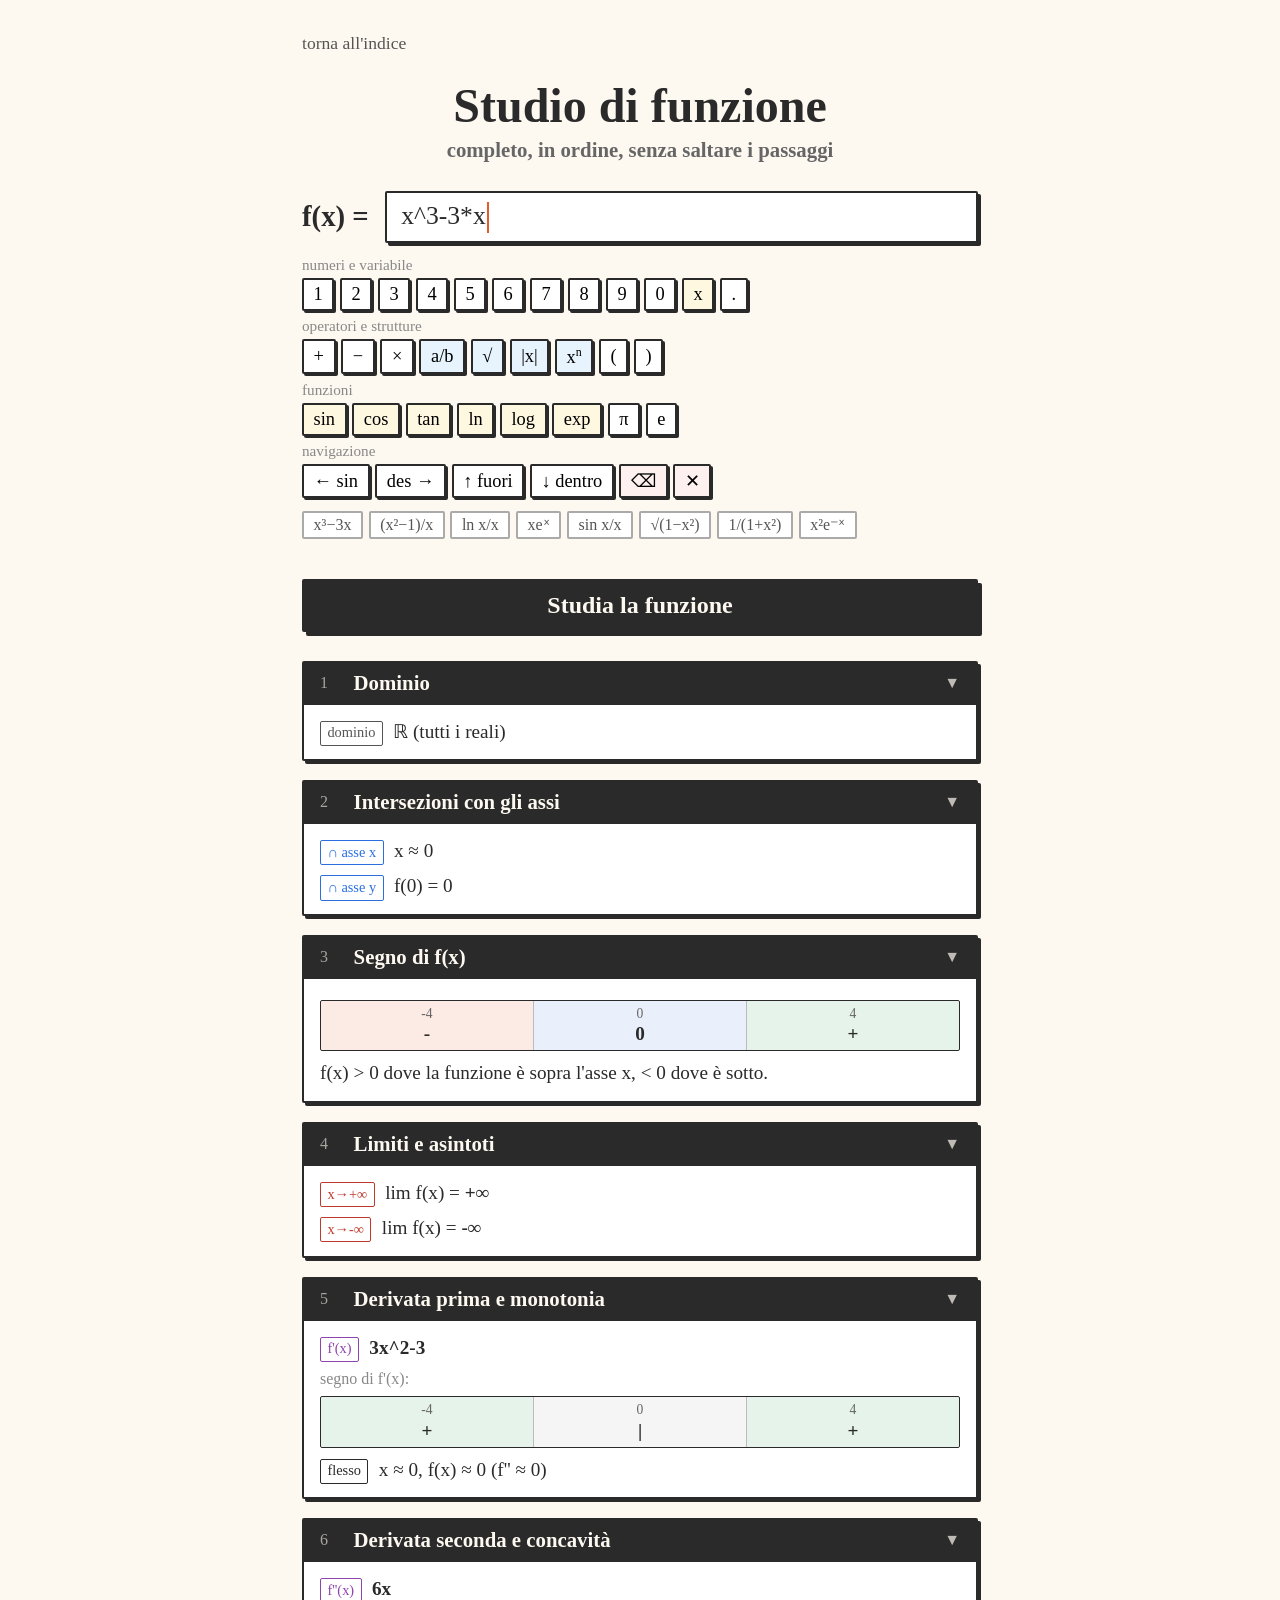
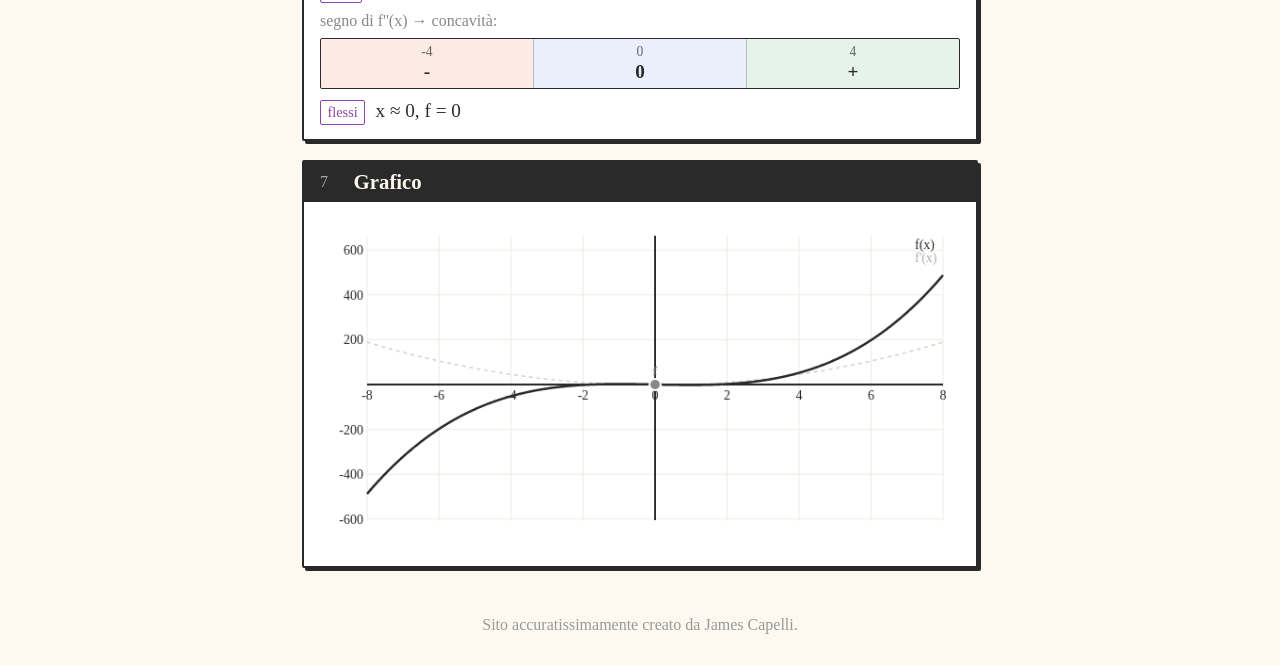
==== funzione.html @ f2f2823f "Add files via upload" ====
<!DOCTYPE html>
<html lang="it">
<head>
  <meta charset="utf-8">
  <meta name="viewport" content="width=device-width, initial-scale=1">
  <title>funzioni</title>

  <style>
    *, *::before, *::after { box-sizing: border-box; margin: 0; padding: 0; }

    body {
      font-family: 'Caveat', cursive;
      background: #fdf8f0;
      color: #2a2a2a;
      max-width: 740px;
      margin: 0 auto;
      padding: 2rem;
      font-size: 1.2rem;
    }

    a.back { display:inline-block; margin-bottom:1.5rem; text-decoration:none; color:#555; font-size:1.1rem; }
    a.back:hover { color:#2a2a2a; }

    header { text-align:center; margin-bottom:1.8rem; }
    h1 { font-size:3rem; font-weight:700; }
    h2 { font-size:1.3rem; color:#666; margin-top:.3rem; }

    /* ── EDITOR ── */
    .editor-row {
      display: flex;
      align-items: center;
      gap: 1rem;
      margin-bottom: .8rem;
      flex-wrap: wrap;
    }
    .editor-label { font-size:1.8rem; font-weight:700; white-space:nowrap; }

    .math-editor-wrap {
      flex: 1; min-width: 180px;
      border: 2px solid #2a2a2a; border-radius: 2px;
      box-shadow: 3px 3px 0 #2a2a2a;
      background: #fff;
      padding: .5rem .9rem;
      cursor: text;
    }
    #math-display {
      font-size: 1.6rem; min-height: 2rem;
      outline: none; white-space: nowrap; overflow-x: auto;
    }

    /* math structs */
    .m-frac{display:inline-flex;flex-direction:column;align-items:center;vertical-align:middle;margin:0 2px;}
    .m-frac-num{display:inline-block;padding:0 3px;min-width:1em;text-align:center;border-bottom:1.5px solid #2a2a2a;}
    .m-frac-den{display:inline-block;padding:0 3px;min-width:1em;text-align:center;}
    .m-sqrt{display:inline-flex;align-items:center;vertical-align:middle;margin:0 2px;}
    .m-sqrt-sign{font-size:1.4em;line-height:1;margin-right:2px;}
    .m-sqrt-inner{border-top:1.5px solid #2a2a2a;padding:0 3px;min-width:1em;}
    .m-abs{display:inline-flex;align-items:center;vertical-align:middle;margin:0 2px;}
    .m-abs-bar{font-size:1.2em;}
    .m-sup{display:inline-flex;align-items:flex-start;vertical-align:middle;}
    .m-sup-exp{font-size:.65em;line-height:1;margin-top:-.4em;min-width:.6em;}
    .cursor{display:inline-block;width:2px;height:1.2em;background:#e05c2a;vertical-align:middle;animation:blink 1s step-end infinite;margin:0 1px;}
    @keyframes blink{50%{opacity:0}}

    /* tastiera */
    .kb-section { margin-bottom: .8rem; }
    .kb-label { font-size:.95rem; color:#888; margin:.4rem 0 .25rem; }
    .kb-row { display:flex; flex-wrap:wrap; gap:.35rem; margin-bottom:.25rem; }
    .kb-btn {
      font-family:'Caveat',cursive; font-size:1.15rem;
      padding:.25rem .6rem;
      border:2px solid #2a2a2a; border-radius:2px;
      box-shadow:2px 2px 0 #2a2a2a; background:#fff; cursor:pointer; user-select:none;
    }
    .kb-btn:active{transform:translate(1px,1px);box-shadow:1px 1px 0 #2a2a2a;background:#fffbe6;}
    .kb-btn.accent{background:#fff8e1;}
    .kb-btn.struct{background:#e8f4fd;}
    .kb-btn.danger{background:#fff0f0;}
    .kb-btn sup{font-size:.65em;}

    /* preset */
    .presets{display:flex;gap:.35rem;flex-wrap:wrap;margin-bottom:.8rem;}
    .preset-btn{
      font-family:'Caveat',cursive;font-size:1rem;padding:.15rem .6rem;
      border:2px solid #aaa;border-radius:2px;background:#fff;cursor:pointer;color:#555;
    }
    .preset-btn:hover{border-color:#2a2a2a;color:#2a2a2a;}

    /* calcola */
    .calc-btn {
      font-family:'Caveat',cursive; font-size:1.5rem; font-weight:700;
      width:100%; padding:.7rem; margin-top:.5rem;
      border:2px solid #2a2a2a; border-radius:2px;
      box-shadow:4px 4px 0 #2a2a2a; background:#2a2a2a; color:#fdf8f0; cursor:pointer;
    }
    .calc-btn:hover{background:#111;}
    .calc-btn:active{transform:translate(2px,2px);box-shadow:2px 2px 0 #2a2a2a;}

    .err-msg{color:#c0392b;font-size:1rem;min-height:1.2em;margin-top:.3rem;}

    /* ── SEZIONI RISULTATO ── */
    #output { margin-top: 1.8rem; }

    .section {
      margin-bottom: 1.2rem;
      border: 2px solid #2a2a2a;
      border-radius: 2px;
      box-shadow: 3px 3px 0 #2a2a2a;
      background: #fff;
      overflow: hidden;
      animation: slideIn .3s ease;
    }
    @keyframes slideIn{from{opacity:0;transform:translateY(6px)}to{opacity:1;transform:none}}

    .section-head {
      display: flex;
      align-items: center;
      gap: .7rem;
      padding: .5rem 1rem;
      background: #2a2a2a;
      color: #fdf8f0;
      cursor: pointer;
      user-select: none;
    }
    .section-head:hover { background: #111; }
    .section-num {
      font-size: 1rem;
      opacity: .6;
      min-width: 1.4rem;
    }
    .section-title { font-size: 1.3rem; font-weight: 700; flex: 1; }
    .section-toggle { font-size: 1rem; opacity: .7; }

    .section-body {
      padding: .8rem 1rem;
      border-top: 2px solid #2a2a2a;
    }
    .section-body.collapsed { display: none; }

    /* righe dentro le sezioni */
    .info-line {
      font-size: 1.2rem;
      margin-bottom: .4rem;
      line-height: 1.5;
    }
    .info-line:last-child { margin-bottom: 0; }

    .tag {
      display: inline-block;
      font-size: .9rem;
      padding: .05rem .4rem;
      border: 1.5px solid currentColor;
      border-radius: 2px;
      margin-right: .35rem;
      vertical-align: middle;
    }
    .tag-dom   { color: #555; }
    .tag-zero  { color: #2a6ee0; }
    .tag-max   { color: #e05c2a; }
    .tag-min   { color: #2a6ee0; }
    .tag-inf   { color: #2a9e50; }
    .tag-der   { color: #8e44ad; }
    .tag-lim   { color: #c0392b; }

    /* sign chart */
    .sign-chart {
      display: flex;
      align-items: stretch;
      margin: .5rem 0;
      border: 1.5px solid #2a2a2a;
      border-radius: 2px;
      overflow: hidden;
      font-size: 1.1rem;
    }
    .sign-cell {
      flex: 1;
      text-align: center;
      padding: .3rem .2rem;
      border-right: 1.5px solid #bbb;
      display: flex;
      flex-direction: column;
      align-items: center;
      gap: .1rem;
    }
    .sign-cell:last-child { border-right: none; }
    .sign-cell.pos { background: rgba(42,158,80,.12); }
    .sign-cell.neg { background: rgba(224,92,42,.12); }
    .sign-cell.zero{ background: rgba(42,110,224,.1); }
    .sign-cell.undef{ background: #f5f5f5; }
    .sign-x   { font-size: .85rem; color: #666; }
    .sign-val { font-size: 1.2rem; font-weight:700; }

    /* canvas grafico */
    #canvas-wrap {
      border: none;
      background: #fff;
    }
    #cv { display:block; width:100%; height:auto; }

    footer { text-align:center; margin-top:3rem; font-size:1rem; color:#999; }
  </style>
</head>
<body>

<a href="index.html" class="back">torna all'indice</a>
<header>
  <h1>Studio di funzione</h1>
  <h2>completo, in ordine, senza saltare i passaggi</h2>
</header>

<!-- EDITOR -->
<div class="editor-row">
  <div class="editor-label">f(x) =</div>
  <div class="math-editor-wrap" id="editor-wrap">
    <div id="math-display" tabindex="0"></div>
  </div>
</div>

<!-- TASTIERA -->
<div class="kb-section">
  <div class="kb-label">numeri e variabile</div>
  <div class="kb-row">
    <button class="kb-btn" data-ins="1">1</button><button class="kb-btn" data-ins="2">2</button>
    <button class="kb-btn" data-ins="3">3</button><button class="kb-btn" data-ins="4">4</button>
    <button class="kb-btn" data-ins="5">5</button><button class="kb-btn" data-ins="6">6</button>
    <button class="kb-btn" data-ins="7">7</button><button class="kb-btn" data-ins="8">8</button>
    <button class="kb-btn" data-ins="9">9</button><button class="kb-btn" data-ins="0">0</button>
    <button class="kb-btn accent" data-ins="x">x</button>
    <button class="kb-btn" data-ins=".">.</button>
  </div>
  <div class="kb-label">operatori e strutture</div>
  <div class="kb-row">
    <button class="kb-btn" data-ins="+">+</button>
    <button class="kb-btn" data-ins="-">−</button>
    <button class="kb-btn" data-ins="*">×</button>
    <button class="kb-btn struct" data-struct="frac">a/b</button>
    <button class="kb-btn struct" data-struct="sqrt">√</button>
    <button class="kb-btn struct" data-struct="abs">|x|</button>
    <button class="kb-btn struct" data-struct="sup">x<sup>n</sup></button>
    <button class="kb-btn" data-ins="(">(</button>
    <button class="kb-btn" data-ins=")">)</button>
  </div>
  <div class="kb-label">funzioni</div>
  <div class="kb-row">
    <button class="kb-btn accent" data-ins="sin(">sin</button>
    <button class="kb-btn accent" data-ins="cos(">cos</button>
    <button class="kb-btn accent" data-ins="tan(">tan</button>
    <button class="kb-btn accent" data-ins="ln(">ln</button>
    <button class="kb-btn accent" data-ins="log(">log</button>
    <button class="kb-btn accent" data-ins="exp(">exp</button>
    <button class="kb-btn" data-ins="π">π</button>
    <button class="kb-btn" data-ins="e">e</button>
  </div>
  <div class="kb-label">navigazione</div>
  <div class="kb-row">
    <button class="kb-btn" data-nav="left">← sin</button>
    <button class="kb-btn" data-nav="right">des →</button>
    <button class="kb-btn" data-nav="up">↑ fuori</button>
    <button class="kb-btn" data-nav="down">↓ dentro</button>
    <button class="kb-btn danger" data-nav="del">⌫</button>
    <button class="kb-btn danger" data-nav="clear">✕</button>
  </div>
</div>

<div class="presets" id="presets"></div>
<div class="err-msg" id="err"></div>
<button class="calc-btn" id="calc-btn">Studia la funzione</button>

<div id="output"></div>

<footer>Sito accuratissimamente creato da James Capelli.</footer>

<script>
// ═══════════════════════════════════════════════════════════
//  MATH EDITOR
// ═══════════════════════════════════════════════════════════
function makeSeq(c=[]){return{type:'seq',children:c};}
function makeFrac(){return{type:'frac',num:makeSeq(),den:makeSeq()};}
function makeSqrt(){return{type:'sqrt',inner:makeSeq()};}
function makeAbs(){return{type:'abs',inner:makeSeq()};}
function makeSup(){return{type:'sup',base:null,exp:makeSeq()};}

let root=makeSeq(),curP=root,curI=0;
let navStack=[{seq:root,index:0,role:'root'}];

function redraw(){
  const disp=document.getElementById('math-display');
  disp.innerHTML='';
  const cur=document.createElement('span');cur.className='cursor';
  const ph={type:'__cursor__'};
  curP.children.splice(curI,0,ph);
  function rw(n){
    if(n===ph)return cur;
    if(typeof n==='string'){const s=document.createElement('span');s.textContent=n;return s;}
    if(n.type==='__cursor__')return cur;
    if(n.type==='seq'){const w=document.createElement('span');n.children.forEach(c=>w.appendChild(rw(c)));return w;}
    if(n.type==='frac'){
      const w=document.createElement('span');w.className='m-frac';
      const nm=document.createElement('span');nm.className='m-frac-num';nm.appendChild(rw(n.num));
      const dn=document.createElement('span');dn.className='m-frac-den';dn.appendChild(rw(n.den));
      w.appendChild(nm);w.appendChild(dn);return w;
    }
    if(n.type==='sqrt'){
      const w=document.createElement('span');w.className='m-sqrt';
      const sg=document.createElement('span');sg.className='m-sqrt-sign';sg.textContent='√';
      const inn=document.createElement('span');inn.className='m-sqrt-inner';inn.appendChild(rw(n.inner));
      w.appendChild(sg);w.appendChild(inn);return w;
    }
    if(n.type==='abs'){
      const w=document.createElement('span');w.className='m-abs';
      const b1=document.createElement('span');b1.className='m-abs-bar';b1.textContent='|';
      const inn=document.createElement('span');inn.appendChild(rw(n.inner));
      const b2=document.createElement('span');b2.className='m-abs-bar';b2.textContent='|';
      w.appendChild(b1);w.appendChild(inn);w.appendChild(b2);return w;
    }
    if(n.type==='sup'){
      const w=document.createElement('span');w.className='m-sup';
      if(n.base)w.appendChild(rw(n.base));
      const ex=document.createElement('span');ex.className='m-sup-exp';ex.appendChild(rw(n.exp));
      w.appendChild(ex);return w;
    }
    return document.createTextNode('?');
  }
  disp.appendChild(rw(root));
  curP.children.splice(curP.children.indexOf(ph),1);
}

function treeToText(n){
  if(typeof n==='string')return n;
  if(n.type==='seq')return n.children.map(treeToText).join('');
  if(n.type==='frac')return`(${treeToText(n.num)})/(${treeToText(n.den)})`;
  if(n.type==='sqrt')return`sqrt(${treeToText(n.inner)})`;
  if(n.type==='abs') return`abs(${treeToText(n.inner)})`;
  if(n.type==='sup') return`(${n.base?treeToText(n.base):''})^(${treeToText(n.exp)})`;
  return'';
}

function pushL(seq,idx,role){navStack.push({seq:curP,index:curI,role});curP=seq;curI=idx;}
function popL(){if(navStack.length<=1)return false;const p=navStack.pop();curP=p.seq;curI=p.index;return true;}
function insText(s){for(const c of s){curP.children.splice(curI,0,c);curI++;}redraw();}
function insStruct(t){
  if(t==='frac'){const n=makeFrac();curP.children.splice(curI,0,n);pushL(n.num,0,'frac-num');}
  else if(t==='sqrt'){const n=makeSqrt();curP.children.splice(curI,0,n);pushL(n.inner,0,'sqrt');}
  else if(t==='abs'){const n=makeAbs();curP.children.splice(curI,0,n);pushL(n.inner,0,'abs');}
  else if(t==='sup'){
    const base=curI>0?curP.children.splice(curI-1,1)[0]:null;
    if(base)curI--;
    const n=makeSup();n.base=base;curP.children.splice(curI,0,n);pushL(n.exp,0,'sup');
  }
  redraw();
}
function navL(){if(curI>0)curI--;redraw();}
function navR(){if(curI<curP.children.length)curI++;redraw();}
function navU(){
  // Controlla se siamo dentro il denominatore
  let last = navStack[navStack.length - 1];
  if (last && last.role === 'frac-den') {
    let frac = last.seq.children[last.index];
    last.role = 'frac-num';
    curP = frac.num;
    curI = 0; 
    redraw();
    return;
  }

  // Comportamento originale: esce dalla struttura attuale
  if (!popL()) return;
  curI++;
  if (curI > curP.children.length) curI = curP.children.length;
  redraw();
}
function navD(){
  // Controlla se siamo dentro il numeratore di una frazione
  let last = navStack[navStack.length - 1];
  if (last && last.role === 'frac-num') {
    // Troviamo l'oggetto frazione nel genitore
    let frac = last.seq.children[last.index];
    // Cambiamo il ruolo dello stack a denominatore e spostiamo il cursore
    last.role = 'frac-den';
    curP = frac.den;
    curI = 0; // o frac.den.children.length se preferisci andare alla fine
    redraw();
    return;
  }

  // Comportamento originale: entra in una struttura se il cursore è su di essa
  const n = curP.children[curI];
  if (!n || typeof n === 'string') return;
  if (n.type === 'frac') pushL(n.num, 0, 'frac-num');
  else if (n.type === 'sqrt') pushL(n.inner, 0, 'sqrt');
  else if (n.type === 'abs') pushL(n.inner, 0, 'abs');
  else if (n.type === 'sup') pushL(n.exp, 0, 'sup');
  redraw();
}
function doDel(){if(curI>0){curP.children.splice(curI-1,1);curI--;}else popL();redraw();}
function doClear(){root=makeSeq();curP=root;curI=0;navStack=[{seq:root,index:0,role:'root'}];redraw();}

document.getElementById('math-display').addEventListener('keydown',function(e){
  e.preventDefault();
  if(e.key==='ArrowLeft')navL();
  else if(e.key==='ArrowRight')navR();
  else if(e.key==='ArrowUp')navU();
  else if(e.key==='ArrowDown')navD();
  else if(e.key==='Backspace')doDel();
  else if(e.key==='Escape')navU();
  else if(e.key==='Enter')document.getElementById('calc-btn').click();
  else if(e.key.length===1)insText(e.key);
});
document.querySelectorAll('.kb-btn[data-ins]').forEach(b=>b.addEventListener('mousedown',e=>{e.preventDefault();document.getElementById('math-display').focus();insText(b.dataset.ins);}));
document.querySelectorAll('.kb-btn[data-struct]').forEach(b=>b.addEventListener('mousedown',e=>{e.preventDefault();document.getElementById('math-display').focus();insStruct(b.dataset.struct);}));
document.querySelectorAll('.kb-btn[data-nav]').forEach(b=>b.addEventListener('mousedown',e=>{
  e.preventDefault();document.getElementById('math-display').focus();
  const v=b.dataset.nav;
  if(v==='left')navL();else if(v==='right')navR();else if(v==='up')navU();else if(v==='down')navD();else if(v==='del')doDel();else if(v==='clear')doClear();
}));
document.getElementById('editor-wrap').addEventListener('click',()=>document.getElementById('math-display').focus());
redraw();
document.getElementById('math-display').focus();

// ═══════════════════════════════════════════════════════════
//  PARSER + EVAL
// ═══════════════════════════════════════════════════════════
class FP {
  constructor(s){this.s=s.replace(/\s+/g,'').replace(/−/g,'-');this.i=0;}
  pk(){return this.s[this.i]??'';}
  nx(){return this.s[this.i++];}
  eat(c){if(this.pk()===c){this.i++;return true;}return false;}
  end(){return this.i>=this.s.length;}
  parse(){const n=this.expr();if(!this.end())throw new Error(`inatteso '${this.pk()}'`);return n;}
  expr(){let n=this.term();while(this.pk()==='+'||this.pk()==='-'){const op=this.nx();n={op,l:n,r:this.term()};}return n;}
  term(){let n=this.fact();while(this.pk()==='*'||this.pk()==='/'){const op=this.nx();n={op,l:n,r:this.fact()};}return n;}
  fact(){let n=this.una();while(this.pk()==='^'){this.nx();n={op:'^',l:n,r:this.una()};}return n;}
  una(){if(this.pk()==='-'){this.nx();return{op:'neg',v:this.una()};}return this.prim();}
  prim(){
    const c=this.pk();
    if(c>='0'&&c<='9'){let s='';while(this.pk()>='0'&&this.pk()<='9'||this.pk()==='.') s+=this.nx();return{op:'num',v:parseFloat(s)};}
    if(c==='x'){this.nx();return{op:'var'};}
    if(c==='π'){this.nx();return{op:'num',v:Math.PI};}
    if(c==='e'&&!/[a-zA-Z]/.test(this.s[this.i+1]??'')){this.nx();return{op:'num',v:Math.E};}
    for(const f of ['sqrt','asin','acos','atan','abs','sin','cos','tan','exp','ln','log']){
      if(this.s.startsWith(f,this.i)){this.i+=f.length;this.eat('(');const a=this.expr();this.eat(')');return{op:f,v:a};}
    }
    if(c==='('){this.nx();const n=this.expr();this.eat(')');return n;}
    throw new Error(`token '${c}'`);
  }
}

function ev(node,x){
  switch(node.op){
    case 'num':return node.v; case 'var':return x; case 'neg':return -ev(node.v,x);
    case '+':return ev(node.l,x)+ev(node.r,x); case '-':return ev(node.l,x)-ev(node.r,x);
    case '*':return ev(node.l,x)*ev(node.r,x);
    case '/':{ const d=ev(node.r,x);return d===0?NaN:ev(node.l,x)/d; }
    case '^':{ const b=ev(node.l,x),e=ev(node.r,x);if(b===0&&e===0)return NaN;if(b<0&&!Number.isInteger(e))return NaN;return Math.pow(b,e); }
    case 'sqrt':{const v=ev(node.v,x);return v<0?NaN:Math.sqrt(v);}
    case 'abs':return Math.abs(ev(node.v,x));
    case 'sin':return Math.sin(ev(node.v,x)); case 'cos':return Math.cos(ev(node.v,x));
    case 'tan':return Math.tan(ev(node.v,x)); case 'exp':return Math.exp(ev(node.v,x));
    case 'ln':{const v=ev(node.v,x);return v<=0?NaN:Math.log(v);}
    case 'log':{const v=ev(node.v,x);return v<=0?NaN:Math.log10(v);}
    case 'asin':return Math.asin(ev(node.v,x)); case 'acos':return Math.acos(ev(node.v,x));
    case 'atan':return Math.atan(ev(node.v,x));
    default:return NaN;
  }
}

// ═══════════════════════════════════════════════════════════
//  SEMPLIFICATORE + DERIVATA SIMBOLICA
// ═══════════════════════════════════════════════════════════
function S(node){
  if(!node||typeof node!=='object')return node;
  const op=node.op;
  const l=(node.l!=null)?S(node.l):undefined;
  const r=(node.r!=null)?S(node.r):undefined;
  const v=(node.v!=null&&typeof node.v==='object')?S(node.v):node.v;
  const Z={op:'num',v:0},O={op:'num',v:1};
  const isN=x=>x!=null&&typeof x==='object'&&x.op==='num';
  const val=x=>x.v;
  const isZ=x=>isN(x)&&val(x)===0,isO=x=>isN(x)&&val(x)===1,isM1=x=>isN(x)&&val(x)===-1;
  const rb=()=>{const n={op};if(l!==undefined)n.l=l;if(r!==undefined)n.r=r;if(v!==undefined)n.v=v;return n;};
  switch(op){
    case 'num':return{op:'num',v:node.v}; case 'var':return{op:'var'};
    case 'neg':
      if(!v)return rb();
      if(isZ(v))return Z; if(isN(v))return{op:'num',v:-val(v)};
      if(v.op==='neg')return v.v; return{op:'neg',v};
    case '+':
      if(!l||!r)return rb();
      if(isN(l)&&isN(r))return{op:'num',v:val(l)+val(r)};
      if(isZ(l))return r; if(isZ(r))return l; return{op:'+',l,r};
    case '-':
      if(!l||!r)return rb();
      if(isN(l)&&isN(r))return{op:'num',v:val(l)-val(r)};
      if(isZ(r))return l; if(isZ(l))return S({op:'neg',v:r}); return{op:'-',l,r};
    case '*':
      if(!l||!r)return rb();
      if(isN(l)&&isN(r))return{op:'num',v:val(l)*val(r)};
      if(isZ(l)||isZ(r))return Z; if(isO(l))return r; if(isO(r))return l;
      if(isM1(l))return S({op:'neg',v:r}); if(isM1(r))return S({op:'neg',v:l});
      if(isN(l)&&r.op==='*'&&isN(r.l))return S({op:'*',l:{op:'num',v:val(l)*val(r.l)},r:r.r});
      if(isN(l)&&r.op==='*'&&isN(r.r))return S({op:'*',l:r.l,r:{op:'num',v:val(l)*val(r.r)}});
      if(isN(r)&&l.op==='*'&&isN(l.l))return S({op:'*',l:{op:'num',v:val(r)*val(l.l)},r:l.r});
      if(isN(r)&&l.op==='*'&&isN(l.r))return S({op:'*',l:l.l,r:{op:'num',v:val(r)*val(l.r)}});
      return{op:'*',l,r};
    case '/':
      if(!l||!r)return rb();
      if(isN(l)&&isN(r)&&val(r)!==0)return{op:'num',v:val(l)/val(r)};
      if(isZ(l))return Z; if(isO(r))return l;
      if(l.op==='neg')return S({op:'neg',v:{op:'/',l:l.v,r}}); return{op:'/',l,r};
    case '^':
      if(!l||!r)return rb();
      if(isN(l)&&isN(r))return{op:'num',v:Math.pow(val(l),val(r))};
      if(isZ(r))return O; if(isO(r))return l; if(isZ(l))return Z; return{op:'^',l,r};
    default:return rb();
  }
}

function hasX(n){if(!n||typeof n!=='object')return false;if(n.op==='var')return true;return hasX(n.l)||hasX(n.r)||hasX(n.v);}

function D(node){
  const Z={op:'num',v:0},O={op:'num',v:1};
  const add=(a,b)=>S({op:'+',l:a,r:b}), sub=(a,b)=>S({op:'-',l:a,r:b});
  const mul=(a,b)=>S({op:'*',l:a,r:b}), div=(a,b)=>S({op:'/',l:a,r:b});
  const pow=(a,b)=>S({op:'^',l:a,r:b}), neg=(a)=>S({op:'neg',v:a});
  const num=(v)=>({op:'num',v});
  switch(node.op){
    case 'num':return Z; case 'var':return O;
    case 'neg':return neg(D(node.v));
    case '+':return add(D(node.l),D(node.r)); case '-':return sub(D(node.l),D(node.r));
    case '*':return add(mul(D(node.l),node.r),mul(node.l,D(node.r)));
    case '/':return div(sub(mul(D(node.l),node.r),mul(node.l,D(node.r))),pow(node.r,num(2)));
    case '^':{
      if(!hasX(node.r))return mul(mul(node.r,pow(node.l,sub(node.r,O))),D(node.l));
      if(!hasX(node.l))return mul(mul(node,{op:'ln',v:node.l}),D(node.r));
      return mul(node,add(mul(D(node.r),{op:'ln',v:node.l}),div(mul(node.r,D(node.l)),node.l)));
    }
    case 'sin':return mul({op:'cos',v:node.v},D(node.v));
    case 'cos':return neg(mul({op:'sin',v:node.v},D(node.v)));
    case 'tan':return mul(div(O,pow({op:'cos',v:node.v},num(2))),D(node.v));
    case 'exp':return mul(node,D(node.v));
    case 'ln':return mul(div(O,node.v),D(node.v));
    case 'log':return mul(div(num(Math.LOG10E),node.v),D(node.v));
    case 'sqrt':return mul(div(O,mul(num(2),{op:'sqrt',v:node.v})),D(node.v));
    case 'asin':return mul(div(O,{op:'sqrt',v:sub(O,pow(node.v,num(2)))}),D(node.v));
    case 'acos':return neg(mul(div(O,{op:'sqrt',v:sub(O,pow(node.v,num(2)))}),D(node.v)));
    case 'atan':return mul(div(O,add(O,pow(node.v,num(2)))),D(node.v));
    case 'abs':return mul(div(node.v,node),D(node.v));
    default:return Z;
  }
}

// ═══════════════════════════════════════════════════════════
//  FORMATO AST → STRINGA
// ═══════════════════════════════════════════════════════════
function _gcd(a,b){return b===0?a:_gcd(b,a%b);}
function numStr(v){
  if(!isFinite(v))return v>0?'+∞':'-∞';
  if(Math.abs(v-Math.PI)<1e-7)return'π'; if(Math.abs(v-Math.E)<1e-7)return'e';
  if(Math.abs(v-Math.LOG10E)<1e-7)return'log₁₀e';
  const r=Math.round(v); if(Math.abs(v-r)<1e-7)return String(r);
  for(let d=2;d<=30;d++)for(let p=-200;p<=200;p++){if(p!==0&&_gcd(Math.abs(p),d)===1&&Math.abs(v-p/d)<1e-7)return`${p}/${d}`;}
  return parseFloat(v.toPrecision(5)).toString();
}
function astStr(node,prec=0){
  if(!node)return'0';
  switch(node.op){
    case 'num':{const s=numStr(node.v);return(node.v<0&&prec>0)?`(${s})`:s;}
    case 'var':return'x';
    case 'neg':{const s=`-${astStr(node.v,3)}`;return prec>2?`(${s})`:s;}
    case '+':{const s=`${astStr(node.l,1)}+${astStr(node.r,1)}`;return prec>1?`(${s})`:s;}
    case '-':{const s=`${astStr(node.l,1)}-${astStr(node.r,2)}`;return prec>1?`(${s})`:s;}
    case '*':{
      const ls=astStr(node.l,2),rs=astStr(node.r,2);
      const rn=node.r.op;
      const imp=node.l.op==='num'&&(rn==='var'||rn==='sin'||rn==='cos'||rn==='tan'||rn==='ln'||rn==='exp'||rn==='sqrt'||rn==='^'||rn==='abs'||rn==='log'||rn==='asin'||rn==='acos'||rn==='atan');
      const s=imp?`${ls}${rs}`:`${ls}·${rs}`;
      return prec>2?`(${s})`:s;
    }
    case '/':return`(${astStr(node.l,0)})/(${astStr(node.r,0)})`;
    case '^':{const ls=astStr(node.l,4),rs=astStr(node.r,4);return`${ls}^${rs}`;}
    case 'sqrt':return`√(${astStr(node.v,0)})`;
    case 'abs':return`|${astStr(node.v,0)}|`;
    case 'sin':return`sin(${astStr(node.v,0)})`; case 'cos':return`cos(${astStr(node.v,0)})`;
    case 'tan':return`tan(${astStr(node.v,0)})`; case 'ln':return`ln(${astStr(node.v,0)})`;
    case 'log':return`log(${astStr(node.v,0)})`; case 'exp':return`exp(${astStr(node.v,0)})`;
    case 'asin':return`arcsin(${astStr(node.v,0)})`; case 'acos':return`arccos(${astStr(node.v,0)})`;
    case 'atan':return`arctan(${astStr(node.v,0)})`;
    default:return`[${node.op}]`;
  }
}

// ═══════════════════════════════════════════════════════════
//  MOTORI NUMERICI
// ═══════════════════════════════════════════════════════════
function numDeriv(f,x,h=1e-7){return(f(x+h)-f(x-h))/(2*h);}
function numDeriv2(f,x,h=1e-5){return(f(x+h)-2*f(x)+f(x-h))/(h*h);}

// limite numerico (da motore limiti.html)
function approach(f,a,side){
  if(!isFinite(a)){const s=a>0?1:-1;return Array.from({length:14},(_,k)=>s*Math.pow(10,k+1)).map(f);}
  return Array.from({length:7},(_,k)=>a+side*Math.pow(10,-(k+1))).map(f);
}
function classifySeq(vals){
  const fin=vals.filter(v=>Number.isFinite(v));
  const iP=vals.filter(v=>v===Infinity).length, iN=vals.filter(v=>v===-Infinity).length;
  if(iP+iN>=Math.max(2,vals.length*.4)){return iP>iN?{t:'inf',s:1}:iN>iP?{t:'inf',s:-1}:{t:'osc'};}
  if(fin.length<2)return{t:'nan'};
  const w=fin.length>=5?fin.slice(1,fin.length-1):fin;
  const avg=w.reduce((s,v)=>s+v,0)/w.length;
  const sp=Math.max(...w.map(v=>Math.abs(v-avg)));
  if(sp<1e-3*(1+Math.abs(avg)))return{t:'fin',v:avg};
  const diffs=fin.slice(1).map((v,i)=>v-fin[i]);
  const allUp=diffs.every(d=>d>=-1e-9),allDn=diffs.every(d=>d<=1e-9);
  if(allUp&&fin[fin.length-1]>fin[0])return{t:'inf',s:1};
  if(allDn&&fin[fin.length-1]<fin[0])return{t:'inf',s:-1};
  if(Math.max(...w)-Math.min(...w)>0.3*(1+Math.abs(avg))&&!allUp&&!allDn)return{t:'osc'};
  return{t:'unk'};
}
function limitAt(f,a){
  if(isFinite(a)){
    const d=f(a);
    if(Number.isFinite(d))return{t:'fin',v:d};
  }
  const clR=classifySeq(approach(f,a,+1));
  if(!isFinite(a))return clR;
  const clL=classifySeq(approach(f,a,-1));
  if(clL.t==='nan'&&clR.t==='nan')return{t:'nan'};
  if(clL.t==='nan')return clR;
  if(clR.t==='nan')return clL;
  if(clL.t==='fin'&&clR.t==='fin'){
    if(Math.abs(clL.v-clR.v)<5e-3*(1+Math.abs(clL.v)+Math.abs(clR.v)))return{t:'fin',v:(clL.v+clR.v)/2};
    return{t:'jump',l:clL.v,r:clR.v};
  }
  if(clL.t==='inf'&&clR.t==='inf'&&clL.s===clR.s)return{t:'inf',s:clL.s};
  return{t:'jump',l:clL,r:clR};
}
function fmtLim(cl){
  if(!cl)return'?';
  if(cl.t==='fin')return numStr(cl.v);
  if(cl.t==='inf')return cl.s>0?'+∞':'-∞';
  if(cl.t==='jump')return`${typeof cl.l==='object'&&cl.l.t?fmtLim(cl.l):numStr(cl.l)} / ${typeof cl.r==='object'&&cl.r.t?fmtLim(cl.r):numStr(cl.r)}`;
  if(cl.t==='osc')return'∄ (oscilla)';
  if(cl.t==='nan')return'non def.';
  return'?';
}

// trova zeri con bisezione
function findZeros(f,a,b,N=2000){
  const dx=(b-a)/N; const pts=[];
  for(let i=0;i<N;i++){
    const x0=a+i*dx,x1=x0+dx;
    const y0=f(x0),y1=f(x1);
    if(!isFinite(y0)||!isFinite(y1))continue;
    if(Math.sign(y0)!==Math.sign(y1)){
      let lo=x0,hi=x1;
      for(let j=0;j<50;j++){const m=(lo+hi)/2;if(Math.sign(f(m))===Math.sign(f(lo)))lo=m;else hi=m;}
      const xz=(lo+hi)/2;
      if(!pts.some(p=>Math.abs(p-xz)<dx*2))pts.push(xz);
    } else if(Math.abs(y0)<1e-9){
      if(!pts.some(p=>Math.abs(p-x0)<dx*2))pts.push(x0);
    }
  }
  return pts;
}

// trova discontinuità / bordi dominio
function findDomainHoles(f,a,b,N=2000){
  const dx=(b-a)/N; const holes=[];
  let wasOk=isFinite(f(a+dx*.5));
  for(let i=1;i<=N;i++){
    const x=a+i*dx;
    const ok=isFinite(f(x));
    if(ok!==wasOk){
      // bordo
      let lo=x-dx,hi=x;
      for(let j=0;j<30;j++){const m=(lo+hi)/2;if(isFinite(f(m))===wasOk)lo=m;else hi=m;}
      const xh=(lo+hi)/2;
      if(!holes.some(h=>Math.abs(h-xh)<dx*2))holes.push(xh);
    }
    wasOk=ok;
  }
  return holes;
}

function numStr2(v,dec=4){
  if(!isFinite(v))return v>0?'+∞':'-∞';
  return Math.round(v*Math.pow(10,dec))/Math.pow(10,dec)+'';
}

// ═══════════════════════════════════════════════════════════
//  ANALISI DOMINIO
// ═══════════════════════════════════════════════════════════
function detectDomainIssues(ast){
  // scansiona l'albero per trovare radici (argomento ≥ 0) e log (argomento > 0)
  // e divisioni (denominatore ≠ 0)
  const issues=[];
  function walk(n){
    if(!n||typeof n!=='object')return;
    if(n.op==='sqrt'&&hasX(n.v)) issues.push({type:'sqrt',sub:n.v});
    if((n.op==='ln'||n.op==='log')&&hasX(n.v)) issues.push({type:'log',sub:n.v});
    if(n.op==='/'&&hasX(n.r)) issues.push({type:'div',sub:n.r});
    walk(n.l);walk(n.r);walk(n.v);
  }
  walk(ast);
  return issues;
}

function describeDomain(issues,domainBounds){
  if(issues.length===0)return'ℝ  (tutti i reali)';
  const parts=issues.map(iss=>{
    if(iss.type==='sqrt')return`√: argomento ${astStr(iss.sub)} ≥ 0`;
    if(iss.type==='log') return`ln/log: argomento ${astStr(iss.sub)} > 0`;
    if(iss.type==='div') return`denominatore ${astStr(iss.sub)} ≠ 0`;
    return'?';
  });
  return parts.join('  •  ');
}

// ═══════════════════════════════════════════════════════════
//  CANVAS GRAFICO
// ═══════════════════════════════════════════════════════════
const W=680,H=360;
const PAD={top:22,right:18,bottom:36,left:50};

function niceStep(range,ticks){
  const r=range/ticks,m=Math.pow(10,Math.floor(Math.log10(r))),n=r/m;
  return(n<1.5?1:n<3?2:n<7?5:10)*m;
}
function fmtTick(v){
  if(Math.abs(v-Math.PI)<.01)return'π';if(Math.abs(v+Math.PI)<.01)return'-π';
  if(Math.abs(v-2*Math.PI)<.01)return'2π';
  const r=Math.round(v*100)/100;return String(r);
}

function drawGraph(f,df,d2f,zeros,criticals,domHoles,viewA,viewB){
  const cv=document.getElementById('cv');
  const ctx=cv.getContext('2d');
  const pw=W-PAD.left-PAD.right, ph=H-PAD.top-PAD.bottom;

  // campiona y per range
  const ys=[];
  for(let i=0;i<=800;i++){const x=viewA+(viewB-viewA)*i/800;const y=f(x);if(isFinite(y))ys.push(y);}
  criticals.forEach(c=>{if(isFinite(c.y))ys.push(c.y);});
  if(!ys.length){ctx.clearRect(0,0,W,H);return;}

  let ymin=Math.min(...ys),ymax=Math.max(...ys);
  const yr=ymax-ymin||1;
  ymin-=yr*.12;ymax+=yr*.18;
  if(ymin>-yr*.05)ymin=Math.min(ymin,-yr*.05);
  if(ymax<yr*.05) ymax=Math.max(ymax,yr*.05);

  const px=x=>PAD.left+(x-viewA)/(viewB-viewA)*pw;
  const py=y=>PAD.top+(1-(y-ymin)/(ymax-ymin))*ph;
  const y0=Math.max(PAD.top,Math.min(PAD.top+ph,py(0)));

  ctx.clearRect(0,0,W,H);
  ctx.fillStyle='#fff';ctx.fillRect(0,0,W,H);

  // griglia
  ctx.strokeStyle='#eeebe4';ctx.lineWidth=1;
  const xs=niceStep(viewB-viewA,6),xst=Math.ceil(viewA/xs)*xs;
  for(let x=xst;x<=viewB+xs*.01;x+=xs){ctx.beginPath();ctx.moveTo(px(x),PAD.top);ctx.lineTo(px(x),PAD.top+ph);ctx.stroke();}
  const ys2=niceStep(ymax-ymin,5);
  const ystStart=Math.ceil(ymin/ys2)*ys2;
  for(let y=ystStart;y<=ymax+ys2*.01;y+=ys2){ctx.beginPath();ctx.moveTo(PAD.left,py(y));ctx.lineTo(PAD.left+pw,py(y));ctx.stroke();}

  // f'(x) tratteggiata grigia
  ctx.strokeStyle='rgba(140,140,140,0.4)';ctx.lineWidth=1.5;ctx.setLineDash([4,4]);
  ctx.beginPath();let first=true;
  for(let i=0;i<=600;i++){
    const x=viewA+(viewB-viewA)*i/600;
    const d=numDeriv(f,x);
    if(!isFinite(d)||Math.abs(d)>yr*6){first=true;continue;}
    const py_=py(d);if(py_<PAD.top-10||py_>PAD.top+ph+10){first=true;continue;}
    if(first){ctx.moveTo(px(x),py_);first=false;}else ctx.lineTo(px(x),py_);
  }
  ctx.stroke();ctx.setLineDash([]);

  // asintoti verticali / bordi dominio
  domHoles.forEach(xh=>{
    ctx.strokeStyle='rgba(200,50,50,0.35)';ctx.lineWidth=1.5;ctx.setLineDash([5,3]);
    ctx.beginPath();ctx.moveTo(px(xh),PAD.top);ctx.lineTo(px(xh),PAD.top+ph);ctx.stroke();
    ctx.setLineDash([]);
  });

  // curva f(x)
  ctx.strokeStyle='#2a2a2a';ctx.lineWidth=2.5;ctx.lineJoin='round';
  ctx.beginPath();first=true;
  for(let i=0;i<=1000;i++){
    const x=viewA+(viewB-viewA)*i/1000;
    const y=f(x);
    if(!isFinite(y)||y<ymin-yr||y>ymax+yr){first=true;continue;}
    // discontinuità: se salta troppo è un asintoto
    if(!first&&Math.abs(y-f(viewA+(viewB-viewA)*(i-1)/1000))>yr*3){first=true;}
    if(first){ctx.moveTo(px(x),py(y));first=false;}else ctx.lineTo(px(x),py(y));
  }
  ctx.stroke();

  // assi
  ctx.strokeStyle='#2a2a2a';ctx.lineWidth=2;
  ctx.beginPath();ctx.moveTo(PAD.left,y0);ctx.lineTo(PAD.left+pw,y0);ctx.stroke();
  const ya0=px(0);
  if(ya0>=PAD.left&&ya0<=PAD.left+pw){ctx.beginPath();ctx.moveTo(ya0,PAD.top);ctx.lineTo(ya0,PAD.top+ph);ctx.stroke();}

  // tick labels
  ctx.fillStyle='#2a2a2a';ctx.font='14px Caveat,cursive';ctx.textAlign='center';
  for(let x=xst;x<=viewB+xs*.01;x+=xs)ctx.fillText(fmtTick(x),px(x),y0+16);
  ctx.textAlign='right';
  for(let y=ystStart;y<=ymax+ys2*.01;y+=ys2){
    if(Math.abs(y)<ys2*.05)continue;
    const py_=py(y);if(py_<PAD.top||py_>PAD.top+ph)continue;
    ctx.fillText(fmtTick(y),PAD.left-4,py_+5);
  }

  // zeri (punti blu)
  zeros.forEach(xz=>{
    if(xz<viewA||xz>viewB)return;
    ctx.beginPath();ctx.arc(px(xz),y0,5,0,Math.PI*2);
    ctx.fillStyle='#2a6ee0';ctx.fill();
    ctx.strokeStyle='#fff';ctx.lineWidth=2;ctx.stroke();
  });

  // punti critici
  criticals.forEach(c=>{
    if(c.x<viewA||c.x>viewB)return;
    const cx_=px(c.x),cy_=py(c.y);
    // linea verticale tratteggiata
    ctx.strokeStyle=c.type==='max'?'rgba(224,92,42,.4)':'rgba(42,110,224,.4)';
    ctx.lineWidth=1;ctx.setLineDash([3,3]);
    ctx.beginPath();ctx.moveTo(cx_,cy_);ctx.lineTo(cx_,y0);ctx.stroke();
    ctx.setLineDash([]);
    ctx.beginPath();ctx.arc(cx_,cy_,6,0,Math.PI*2);
    ctx.fillStyle=c.type==='max'?'#e05c2a':c.type==='min'?'#2a6ee0':'#888';
    ctx.fill();ctx.strokeStyle='#fff';ctx.lineWidth=2;ctx.stroke();
    // label
    ctx.fillStyle=c.type==='max'?'#e05c2a':c.type==='min'?'#2a6ee0':'#666';
    ctx.font='bold 13px Caveat,cursive';ctx.textAlign='center';
    ctx.fillText(c.type==='max'?'M':c.type==='min'?'m':'f',cx_,cy_>PAD.top+15?cy_-10:cy_+18);
  });

  // legenda
  ctx.font='14px Caveat,cursive';ctx.textAlign='left';
  ctx.fillStyle='#2a2a2a';ctx.fillText('f(x)',PAD.left+pw-30,PAD.top+14);
  ctx.fillStyle='rgba(140,140,140,0.7)';ctx.fillText("f'(x)",PAD.left+pw-30,PAD.top+28);
}

// ═══════════════════════════════════════════════════════════
//  COSTRUTTORE SEZIONI
// ═══════════════════════════════════════════════════════════
function makeSection(num,title,bodyHTML,delay=0){
  const sec=document.createElement('div');
  sec.className='section';
  sec.style.animationDelay=delay+'ms';
  sec.innerHTML=`
    <div class="section-head">
      <span class="section-num">${num}</span>
      <span class="section-title">${title}</span>
      <span class="section-toggle">▼</span>
    </div>
    <div class="section-body">${bodyHTML}</div>
  `;
  sec.querySelector('.section-head').addEventListener('click',()=>{
    const body=sec.querySelector('.section-body');
    const tog=sec.querySelector('.section-toggle');
    body.classList.toggle('collapsed');
    tog.textContent=body.classList.contains('collapsed')?'▶':'▼';
  });
  return sec;
}

function makeSignChart(points){
  // points: [{x, label, sign}]  sign: '+'/'-'/'0'/'∞'
  if(!points.length)return'<em>nessun punto di interesse</em>';
  let html='<div class="sign-chart">';
  points.forEach(p=>{
    const cls=p.sign==='+'?'pos':p.sign==='-'?'neg':p.sign==='0'?'zero':'undef';
    html+=`<div class="sign-cell ${cls}">
      <span class="sign-x">${p.label}</span>
      <span class="sign-val">${p.sign}</span>
    </div>`;
  });
  html+='</div>';
  return html;
}

function line(content){return`<div class="info-line">${content}</div>`;}
function tag(cls,text){return`<span class="tag tag-${cls}">${text}</span>`;}

// ═══════════════════════════════════════════════════════════
//  ANALISI PRINCIPALE
// ═══════════════════════════════════════════════════════════
function analyse(){
  const expr=treeToText(root).trim();
  const err=document.getElementById('err');
  const out=document.getElementById('output');
  out.innerHTML='';

  if(!expr){err.textContent='Scrivi una funzione!';return;}
  err.textContent='';

  let ast;
  try{ast=new FP(expr).parse();}
  catch(e){err.textContent='Errore di sintassi: '+e.message;return;}

  const f=x=>{try{return ev(ast,x);}catch{return NaN;}};

  // derivata simbolica
  const d1ast=S(D(ast));
  const d2ast=S(D(d1ast));
  const df=x=>{try{return ev(d1ast,x);}catch{return NaN;}};
  const d2f=x=>{try{return ev(d2ast,x);}catch{return NaN;}};

  // intervallo di analisi (auto)
  const VIEW_A=-8, VIEW_B=8;

  // ── 1. DOMINIO ──────────────────────────────────────────
  const domIssues=detectDomainIssues(ast);
  const domText=describeDomain(domIssues);
  const domHoles=findDomainHoles(f,VIEW_A,VIEW_B,3000);

  let dom1='';
  dom1+=line(`${tag('dom','dominio')} ${domText}`);
  if(domHoles.length){
    dom1+=line(`${tag('dom','bordi numerici')} x ≈ ${domHoles.map(h=>numStr2(h,3)).join(',  ')}`);
  }
  out.appendChild(makeSection('1','Dominio',dom1,0));

  // ── 2. INTERSEZIONI ─────────────────────────────────────
  // con asse x: zeri di f
  const zerosF=findZeros(d2f, VIEW_A, VIEW_B).slice(0, 3);
  // con asse y: f(0)
  const f0=f(0);

  let int1='';
  if(zerosF.length){
    int1+=line(`${tag('zero','∩ asse x')} x ≈ ${zerosF.map(z=>numStr2(z,4)).join(',  ')}`);
  } else {
    int1+=line(`${tag('zero','∩ asse x')} nessuna intersezione nell'intervallo mostrato`);
  }
  if(isFinite(f0)){
    int1+=line(`${tag('zero','∩ asse y')} f(0) = ${numStr2(f0,4)}`);
  } else {
    int1+=line(`${tag('zero','∩ asse y')} f(0) non definita`);
  }
  out.appendChild(makeSection('2','Intersezioni con gli assi',int1,60));

  // ── 3. SEGNO DI f ────────────────────────────────────────
  // campiona il segno in intervalli tra gli zeri/holes
  const signBreaks=[VIEW_A,...zerosF,...domHoles,VIEW_B].sort((a,b)=>a-b);
  const signCells=[];
  for(let i=0;i<signBreaks.length-1;i++){
    const mid=(signBreaks[i]+signBreaks[i+1])/2;
    const y=f(mid);
    const sgn=!isFinite(y)?'∞':y>1e-9?'+':y<-1e-9?'-':'0';
    signCells.push({label:numStr2(mid,2),sign:sgn});
    if(i<signBreaks.length-2){
      const xb=signBreaks[i+1];
      const yb=f(xb);
      signCells.push({label:numStr2(xb,3),sign:!isFinite(yb)?'∞':Math.abs(yb)<1e-6?'0':'?'});
    }
  }
  let seg1=makeSignChart(signCells);
  seg1+=line(`f(x) > 0 dove la funzione è sopra l'asse x, < 0 dove è sotto.`);
  out.appendChild(makeSection('3','Segno di f(x)',seg1,120));

  // ── 4. LIMITI ────────────────────────────────────────────
  const lim_pinf=limitAt(f,+Infinity);
  const lim_minf=limitAt(f,-Infinity);

  let lim1='';
  lim1+=line(`${tag('lim','x→+∞')} lim f(x) = <strong>${fmtLim(lim_pinf)}</strong>`);
  lim1+=line(`${tag('lim','x→-∞')} lim f(x) = <strong>${fmtLim(lim_minf)}</strong>`);

  // limiti ai bordi del dominio
  domHoles.forEach(xh=>{
    const lR=classifySeq(approach(f,xh,+1));
    const lL=classifySeq(approach(f,xh,-1));
    lim1+=line(`${tag('lim',`x→${numStr2(xh,3)}`)} da sin: <strong>${fmtLim(lL)}</strong>  da des: <strong>${fmtLim(lR)}</strong>`);
  });

  // asintoti orizzontali
  if(lim_pinf.t==='fin')lim1+=line(`${tag('inf','asintoto ↔')} y = ${numStr(lim_pinf.v)}  (per x→+∞)`);
  if(lim_minf.t==='fin')lim1+=line(`${tag('inf','asintoto ↔')} y = ${numStr(lim_minf.v)}  (per x→-∞)`);
  // asintoti verticali
  domHoles.forEach(xh=>{
    const lR=classifySeq(approach(f,xh,+1));
    const lL=classifySeq(approach(f,xh,-1));
    if(lR.t==='inf'||lL.t==='inf')lim1+=line(`${tag('inf','asintoto ↕')} x = ${numStr2(xh,3)}`);
  });

  out.appendChild(makeSection('4','Limiti e asintoti',lim1,180));

  // ── 5. DERIVATA PRIMA ────────────────────────────────────
  const d1str=astStr(d1ast);
  const criticals=[];
  const critRaw=findZeros(d2f, VIEW_A, VIEW_B).slice(0, 3);

  critRaw.forEach(xc=>{
    const yc=f(xc);if(!isFinite(yc))return;
    const d2=numDeriv2(f,xc);
    const type=d2<-1e-4?'max':d2>1e-4?'min':'flesso';
    criticals.push({x:xc,y:yc,type,d2});
  });

  // segno f'
  const d1Breaks=[VIEW_A,...critRaw,...domHoles,VIEW_B].sort((a,b)=>a-b);
  const d1Cells=[];
  for(let i=0;i<d1Breaks.length-1;i++){
    const mid=(d1Breaks[i]+d1Breaks[i+1])/2;
    const d=df(mid);
    const sgn=!isFinite(d)?'∞':d>1e-9?'+':d<-1e-9?'-':'0';
    d1Cells.push({label:numStr2(mid,2),sign:sgn});
    if(i<d1Breaks.length-2){
      const xb=d1Breaks[i+1];
      d1Cells.push({label:numStr2(xb,3),sign:Math.abs(df(xb))<1e-6?'0':'|'});
    }
  }

  let der1='';
  der1+=line(`${tag('der',"f'(x)")} <strong>${d1str}</strong>`);
  der1+=`<div style="margin:.5rem 0 .3rem;font-size:1rem;color:#888">segno di f'(x):</div>`;
  der1+=makeSignChart(d1Cells);

  if(criticals.length){
    criticals.forEach(c=>{
      const ico=c.type==='max'?'':c.type==='min'?'':'';
      der1+=line(`${ico} ${tag(c.type,c.type)} x ≈ ${numStr2(c.x,4)},  f(x) ≈ ${numStr2(c.y,4)}  (f'' ≈ ${numStr2(c.d2,3)})`);
    });
  } else {
    der1+=line('Nessun punto critico nell\'intervallo mostrato.');
  }
  out.appendChild(makeSection('5',"Derivata prima e monotonia",der1,240));

  // ── 6. DERIVATA SECONDA ──────────────────────────────────
  const d2str=astStr(d2ast);
  const inflRaw=findZeros(d2f, VIEW_A, VIEW_B).slice(0, 3);

  const d2Breaks=[VIEW_A,...inflRaw,...domHoles,VIEW_B].sort((a,b)=>a-b);
  const d2Cells=[];
  for(let i=0;i<d2Breaks.length-1;i++){
    const mid=(d2Breaks[i]+d2Breaks[i+1])/2;
    const d=d2f(mid);
    const sgn=!isFinite(d)?'∞':d>1e-9?'+':d<-1e-9?'-':'0';
    d2Cells.push({label:numStr2(mid,2),sign:sgn});
    if(i<d2Breaks.length-2) d2Cells.push({label:numStr2(d2Breaks[i+1],3),sign:'0'});
  }

  let der2='';
  der2+=line(`${tag('der',"f''(x)")} <strong>${d2str}</strong>`);
  der2+=`<div style="margin:.5rem 0 .3rem;font-size:1rem;color:#888">segno di f''(x) → concavità:</div>`;
  der2+=makeSignChart(d2Cells);

  if(inflRaw.length){
    const inflStr=inflRaw.map(xi=>{
      const yi=f(xi);
      return`x ≈ ${numStr2(xi,4)}${isFinite(yi)?`, f = ${numStr2(yi,4)}`:''}`;
    }).join('  •  ');
    der2+=line(`${tag('der','flessi')} ${inflStr}`);
  }
  out.appendChild(makeSection('6',"Derivata seconda e concavità",der2,300));

  // ── 7. GRAFICO ───────────────────────────────────────────
  // crea canvas
  const canvWrap=document.createElement('div');
  canvWrap.className='section';
  canvWrap.style.animationDelay='360ms';
  canvWrap.innerHTML=`
    <div class="section-head" style="cursor:default">
      <span class="section-num">7</span>
      <span class="section-title">Grafico</span>
    </div>
    <div class="section-body" id="canvas-wrap">
      <canvas id="cv" width="${W}" height="${H}" style="width:100%;height:auto;display:block;"></canvas>
    </div>
  `;
  out.appendChild(canvWrap);

  // disegna dopo che il DOM è pronto
  requestAnimationFrame(()=>{
    drawGraph(f,df,d2f,zerosF,criticals,domHoles,VIEW_A,VIEW_B);
  });
}

// ═══════════════════════════════════════════════════════════
//  PRESET
// ═══════════════════════════════════════════════════════════
const PRESETS=[
  {label:'x³−3x',    expr:'x^3-3*x'},
  {label:'(x²−1)/x', expr:'(x^2-1)/x'},
  {label:'ln x/x',   expr:'ln(x)/x'},
  {label:'xeˣ',      expr:'x*exp(x)'},
  {label:'sin x/x',  expr:'sin(x)/x'},
  {label:'√(1−x²)',  expr:'sqrt(1-x^2)'},
  {label:'1/(1+x²)', expr:'1/(1+x^2)'},
  {label:'x²e⁻ˣ',   expr:'x^2*exp(-x)'},
];

// carica un preset nell'editor
function loadPreset(expr){
  doClear();
  // inserisci char per char tramite il parser invertito — più semplice: usa insertText
  for(const ch of expr) insText(ch);
}

const presetsDiv=document.getElementById('presets');
PRESETS.forEach(p=>{
  const b=document.createElement('button');
  b.className='preset-btn';b.textContent=p.label;
  b.addEventListener('click',()=>{loadPreset(p.expr);analyse();});
  presetsDiv.appendChild(b);
});

document.getElementById('calc-btn').addEventListener('click',analyse);

// avvio con x³−3x
loadPreset('x^3-3*x');
analyse();
</script>
</body>
</html>
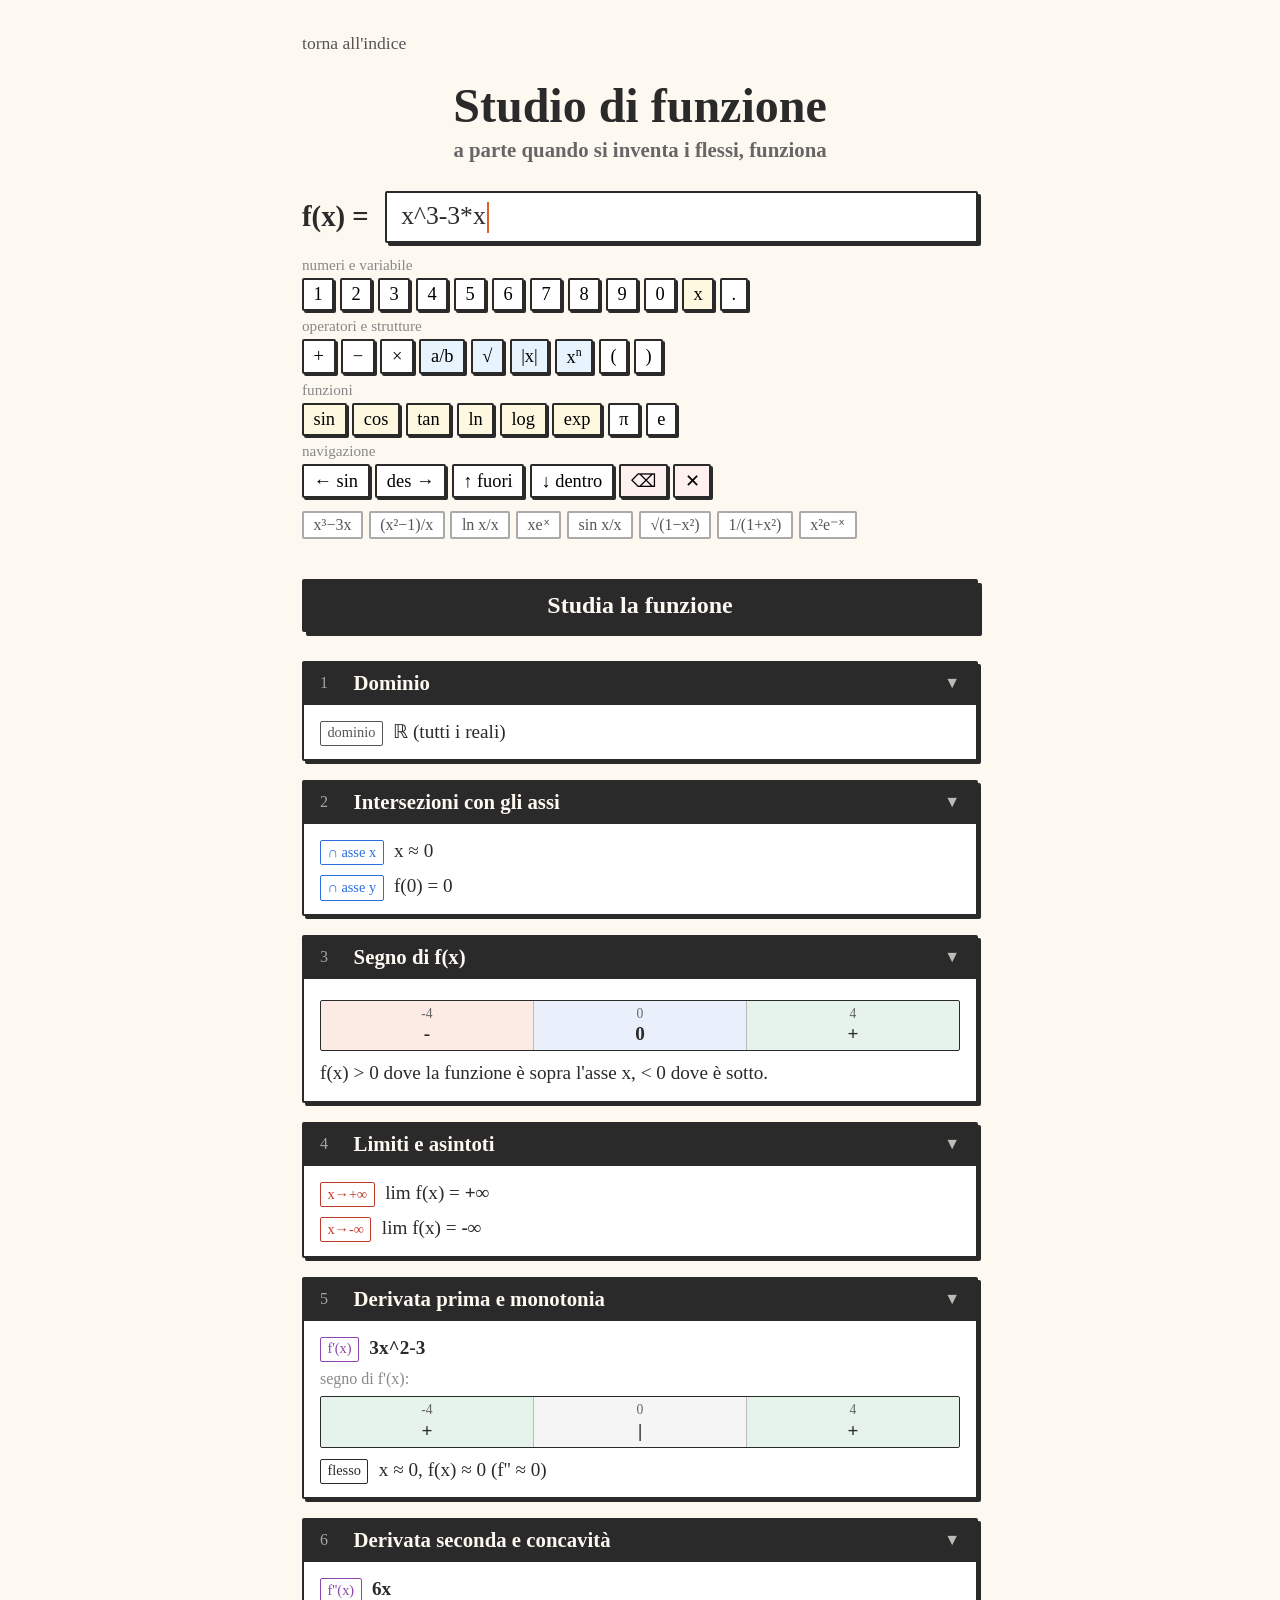
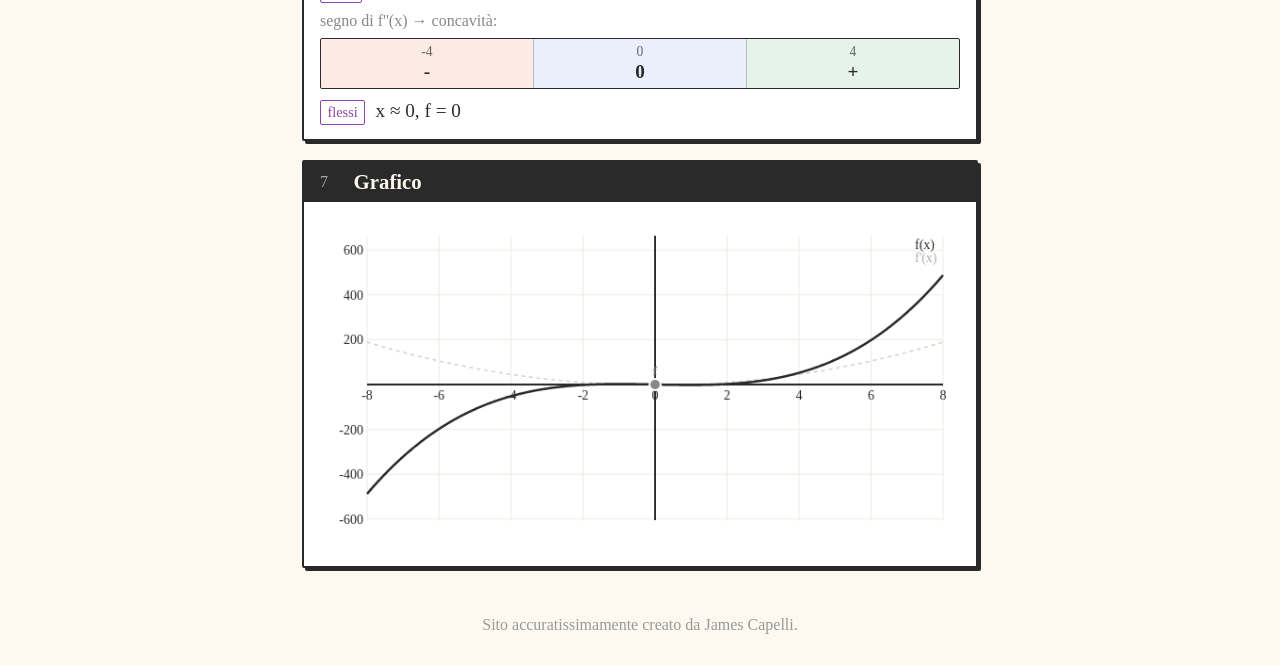
==== commit 7d592a0b: "Update funzione.html" ====
--- a/funzione.html
+++ b/funzione.html
@@ -205,7 +205,7 @@
 <a href="index.html" class="back">torna all'indice</a>
 <header>
   <h1>Studio di funzione</h1>
-  <h2>completo, in ordine, senza saltare i passaggi</h2>
+  <h2>a parte quando si inventa i flessi, funziona</h2>
 </header>
 
 <!-- EDITOR -->
@@ -1117,4 +1117,4 @@
 analyse();
 </script>
 </body>
-</html>+</html>
